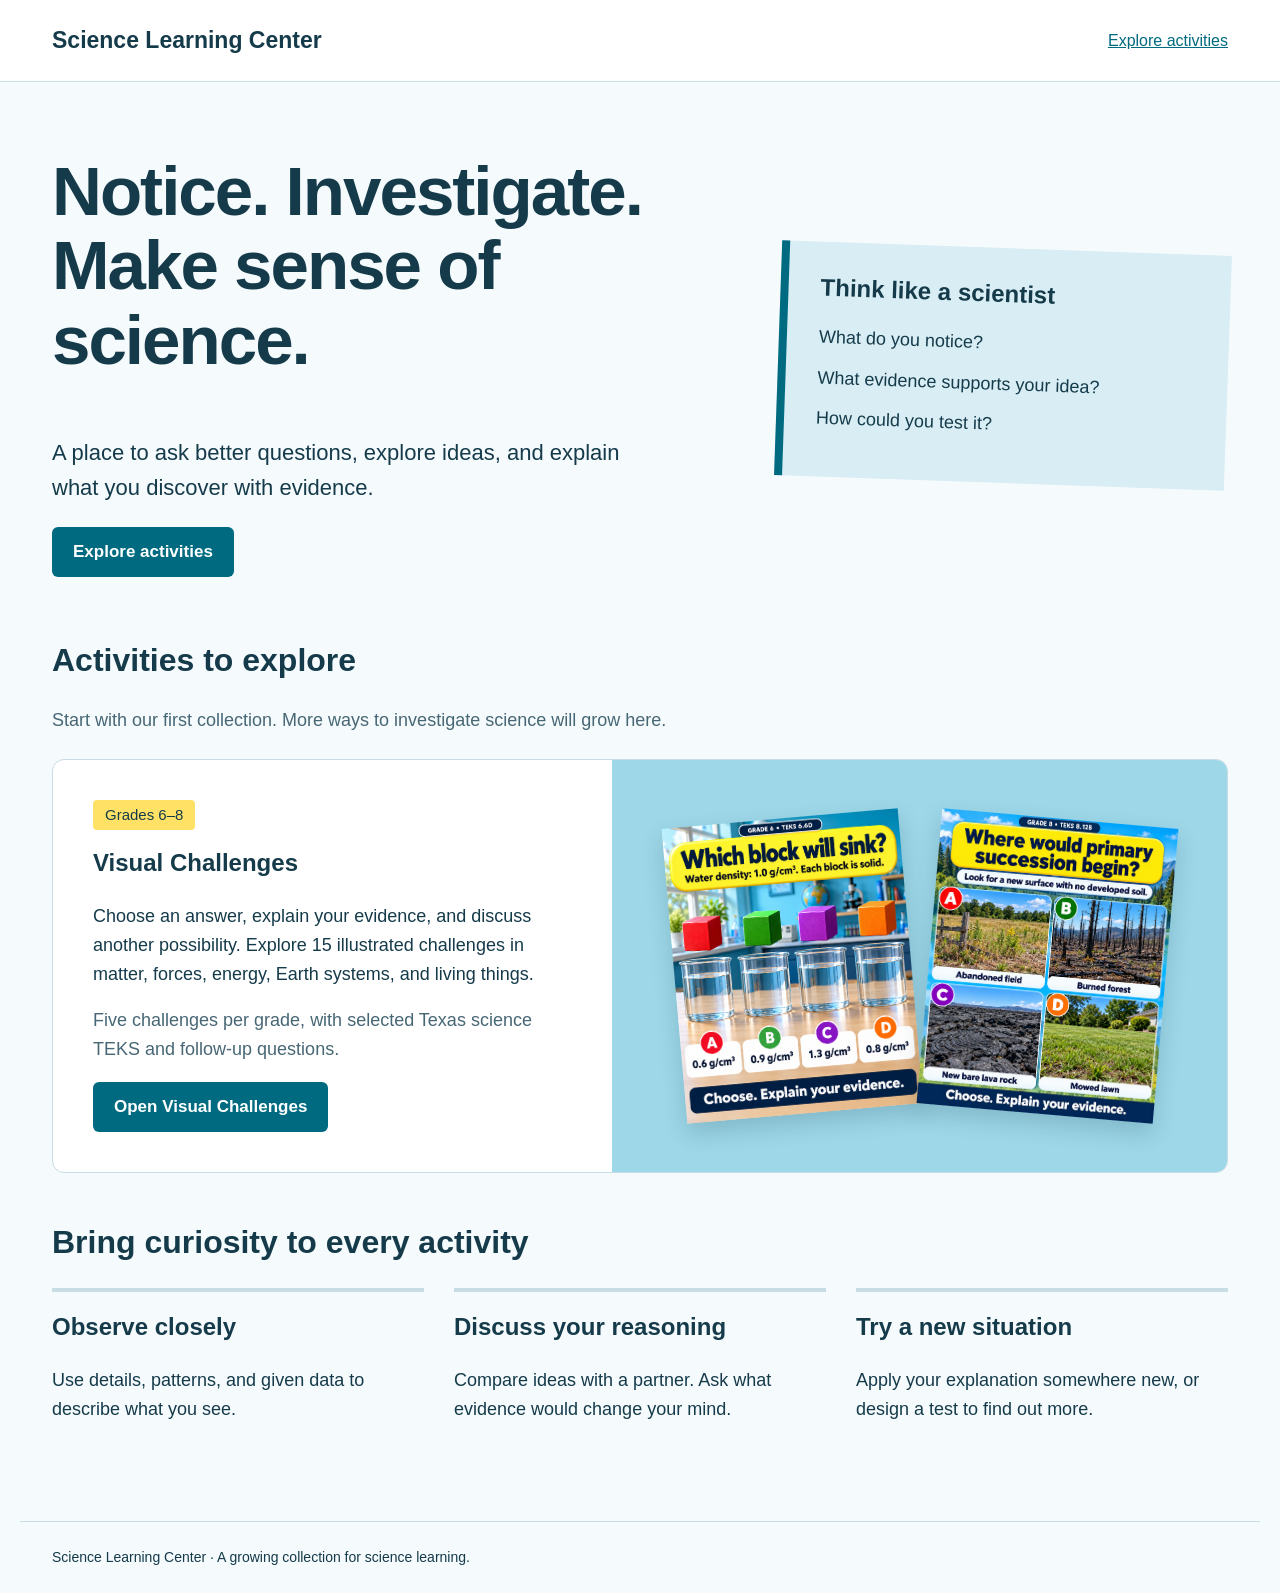
==== index.html @ d92b14d0 "Build Science Learning Center with first visual challenges activity" ====
<!doctype html><html lang="en"><head><meta charset="utf-8"><meta name="viewport" content="width=device-width, initial-scale=1"><title>Science Learning Center</title><meta name="description" content="A growing collection of science activities for observing, investigating, and explaining with evidence."><link rel="stylesheet" href="style.css"><link rel="icon" type="image/svg+xml" href="data:image/svg+xml,%3Csvg%20xmlns%3D%22http%3A//www.w3.org/2000/svg%22%20viewBox%3D%220%200%2032%2032%22%3E%3Crect%20width%3D%2232%22%20height%3D%2232%22%20rx%3D%227%22%20fill%3D%22%23006b80%22/%3E%3Ctext%20x%3D%2216%22%20y%3D%2223%22%20text-anchor%3D%22middle%22%20font-family%3D%22Arial%22%20font-weight%3D%22bold%22%20font-size%3D%2222%22%20fill%3D%22%23ffe265%22%3ES%3C/text%3E%3C/svg%3E"></head><body><header><nav aria-label="Main navigation"><a class="brand" href="index.html">Science Learning Center</a><a href="#activities">Explore activities</a></nav></header><main><section class="hero"><div><h1>Notice. Investigate.<br>Make sense of science.</h1><p>A place to ask better questions, explore ideas, and explain what you discover with evidence.</p><a class="button" href="#activities">Explore activities</a></div><aside class="fieldnotes"><h2>Think like a scientist</h2><p>What do you notice?</p><p>What evidence supports your idea?</p><p>How could you test it?</p></aside></section><section id="activities"><h2>Activities to explore</h2><p class="muted">Start with our first collection. More ways to investigate science will grow here.</p><article class="collection"><div class="copy"><span class="tag">Grades 6–8</span><h3>Visual Challenges</h3><p>Choose an answer, explain your evidence, and discuss another possibility. Explore 15 illustrated challenges in matter, forces, energy, Earth systems, and living things.</p><p class="muted">Five challenges per grade, with selected Texas science TEKS and follow-up questions.</p><a class="button" href="activities/visual-challenges/index.html">Open Visual Challenges</a></div><a class="preview" href="activities/visual-challenges/index.html" aria-label="Open Visual Challenges"><img src="activities/visual-challenges/Grade-6/01-density.png" alt="Density challenge poster with four solid blocks above water." width="1122" height="1402"><img src="activities/visual-challenges/Grade-8/05-primary-succession.png" alt="Primary succession challenge with four different landscapes." width="1122" height="1402"></a></article></section><section><h2>Bring curiosity to every activity</h2><div class="directions"><article><h3>Observe closely</h3><p>Use details, patterns, and given data to describe what you see.</p></article><article><h3>Discuss your reasoning</h3><p>Compare ideas with a partner. Ask what evidence would change your mind.</p></article><article><h3>Try a new situation</h3><p>Apply your explanation somewhere new, or design a test to find out more.</p></article></div></section></main><footer>Science Learning Center · A growing collection for science learning.</footer></body></html>
---- style.css ----
:root{--ink:#153b4b;--blue:#006b80;--paper:#f5fafc;--yellow:#ffe265;--line:#c7dce3}*{box-sizing:border-box}body{margin:0;color:var(--ink);background:var(--paper);font:18px/1.6 'Trebuchet MS',Arial,sans-serif}a{color:var(--blue)}header{background:#fff;border-bottom:1px solid var(--line)}nav{max-width:1240px;margin:auto;padding:22px 32px;display:flex;align-items:center;justify-content:space-between;gap:24px}.brand{font-weight:800;font-size:23px;text-decoration:none;color:var(--ink)}nav a{font-size:16px}main{max-width:1240px;margin:auto;padding:48px 32px 80px}h1,h2,h3,p{margin-top:0}h1{font-size:clamp(38px,5.4vw,70px);line-height:1.08;letter-spacing:-2px;max-width:800px}h2{font-size:32px;line-height:1.2}h3{font-size:24px;line-height:1.25}.hero{display:grid;grid-template-columns:1.5fr 1fr;gap:50px;padding:24px 0 64px;align-items:center}.hero p{max-width:620px;font-size:22px}.fieldnotes{background:#d8edf4;border-left:8px solid var(--blue);padding:32px;transform:rotate(2deg)}.fieldnotes h2{font-size:24px}.fieldnotes p{font-size:18px;margin:12px 0}.button,button{display:inline-block;border:0;background:var(--blue);color:white;text-decoration:none;font:700 17px/1.4 'Trebuchet MS',Arial,sans-serif;padding:13px 21px;border-radius:6px;cursor:pointer}.button.secondary,button.secondary{background:white;color:var(--ink);border:1px solid var(--line)}:focus-visible{outline:3px solid #bf4c00;outline-offset:4px}.collection{display:grid;grid-template-columns:1fr 1.1fr;background:white;border:1px solid var(--line);margin:24px 0 50px;overflow:hidden;border-radius:12px}.collection .copy{padding:40px}.preview{background:#9dd7e8;display:flex;gap:18px;padding:25px 32px;align-items:center;justify-content:center}.preview img{width:43%;box-shadow:0 10px 22px #153b4b30;transform:rotate(-5deg)}.preview img+img{transform:rotate(5deg)}.tag{display:inline-block;background:var(--yellow);padding:3px 12px;border-radius:4px;font-size:15px;margin-bottom:18px}.directions{display:grid;grid-template-columns:repeat(3,1fr);gap:30px}.directions article{border-top:4px solid var(--line);padding-top:20px}.muted{color:#476775}footer{border-top:1px solid var(--line);padding:24px 32px;font-size:14px;max-width:1240px;margin:auto}.toolbar{display:flex;gap:20px;align-items:center;flex-wrap:wrap;margin:25px 0}select,input,textarea{font:inherit;border:1px solid #7c9ba7;border-radius:5px;padding:9px;background:white;color:var(--ink)}textarea{width:100%;min-height:125px;resize:vertical}label{font-weight:700}select{margin-left:10px}.activity-heading h1{font-size:42px;letter-spacing:-1px}.workspace{display:grid;grid-template-columns:minmax(0,1.05fr) minmax(0,1fr);gap:36px;align-items:start}.poster{width:100%;display:block;border-radius:8px}.poster-links{display:flex;gap:24px;flex-wrap:wrap;font-size:16px;margin-top:12px}.response{background:white;border:1px solid var(--line);padding:30px;border-radius:10px}.response h2{font-size:26px}.options{border:0;padding:0;margin:20px 0}.options legend{font-weight:700;margin-bottom:10px}.choice{display:flex;align-items:center;gap:12px;border:1px solid var(--line);padding:12px;margin-bottom:10px;border-radius:5px;cursor:pointer;font-weight:400}.choice:has(input:checked){border:2px solid var(--blue);background:#e4f4f7;padding:11px}.choice input{width:20px;height:20px;flex-shrink:0}.feedback{background:#e4f4f7;border-left:5px solid var(--blue);padding:20px;margin-top:22px}.feedback h3{font-size:22px}.stepnav{display:flex;justify-content:space-between;gap:12px;margin-top:26px}.status{min-height:24px;font-size:16px;color:#8c3600}.teacher{margin-top:45px;border-top:1px solid var(--line);padding-top:25px}.teacher summary{cursor:pointer;font-weight:700}.teacher p{max-width:850px}.sr-only{position:absolute;width:1px;height:1px;padding:0;margin:-1px;overflow:hidden;clip:rect(0,0,0,0);white-space:nowrap;border:0}[hidden]{display:none!important}@media(max-width:800px){nav{padding:18px 20px;align-items:flex-start}.brand{font-size:19px}main{padding:30px 20px 50px}.hero,.collection,.workspace{grid-template-columns:1fr;gap:25px}.hero{padding-bottom:35px}.fieldnotes{transform:none}.collection .copy{padding:25px}.directions{grid-template-columns:1fr;gap:15px}.response{padding:22px}.activity-heading h1{font-size:34px}.toolbar{gap:12px}.toolbar label{display:block;width:100%}select{max-width:100%;margin:5px 0 0;display:block;width:100%}.hero p{font-size:19px}}@media print{header,footer,.toolbar,.stepnav,.poster-links,.teacher,.button,button{display:none}.workspace{display:block}.poster{max-height:90vh;object-fit:contain}.response{break-before:page}.feedback[hidden]{display:none}}
.preview img{height:auto;min-width:0}button:disabled{opacity:.45;cursor:default}
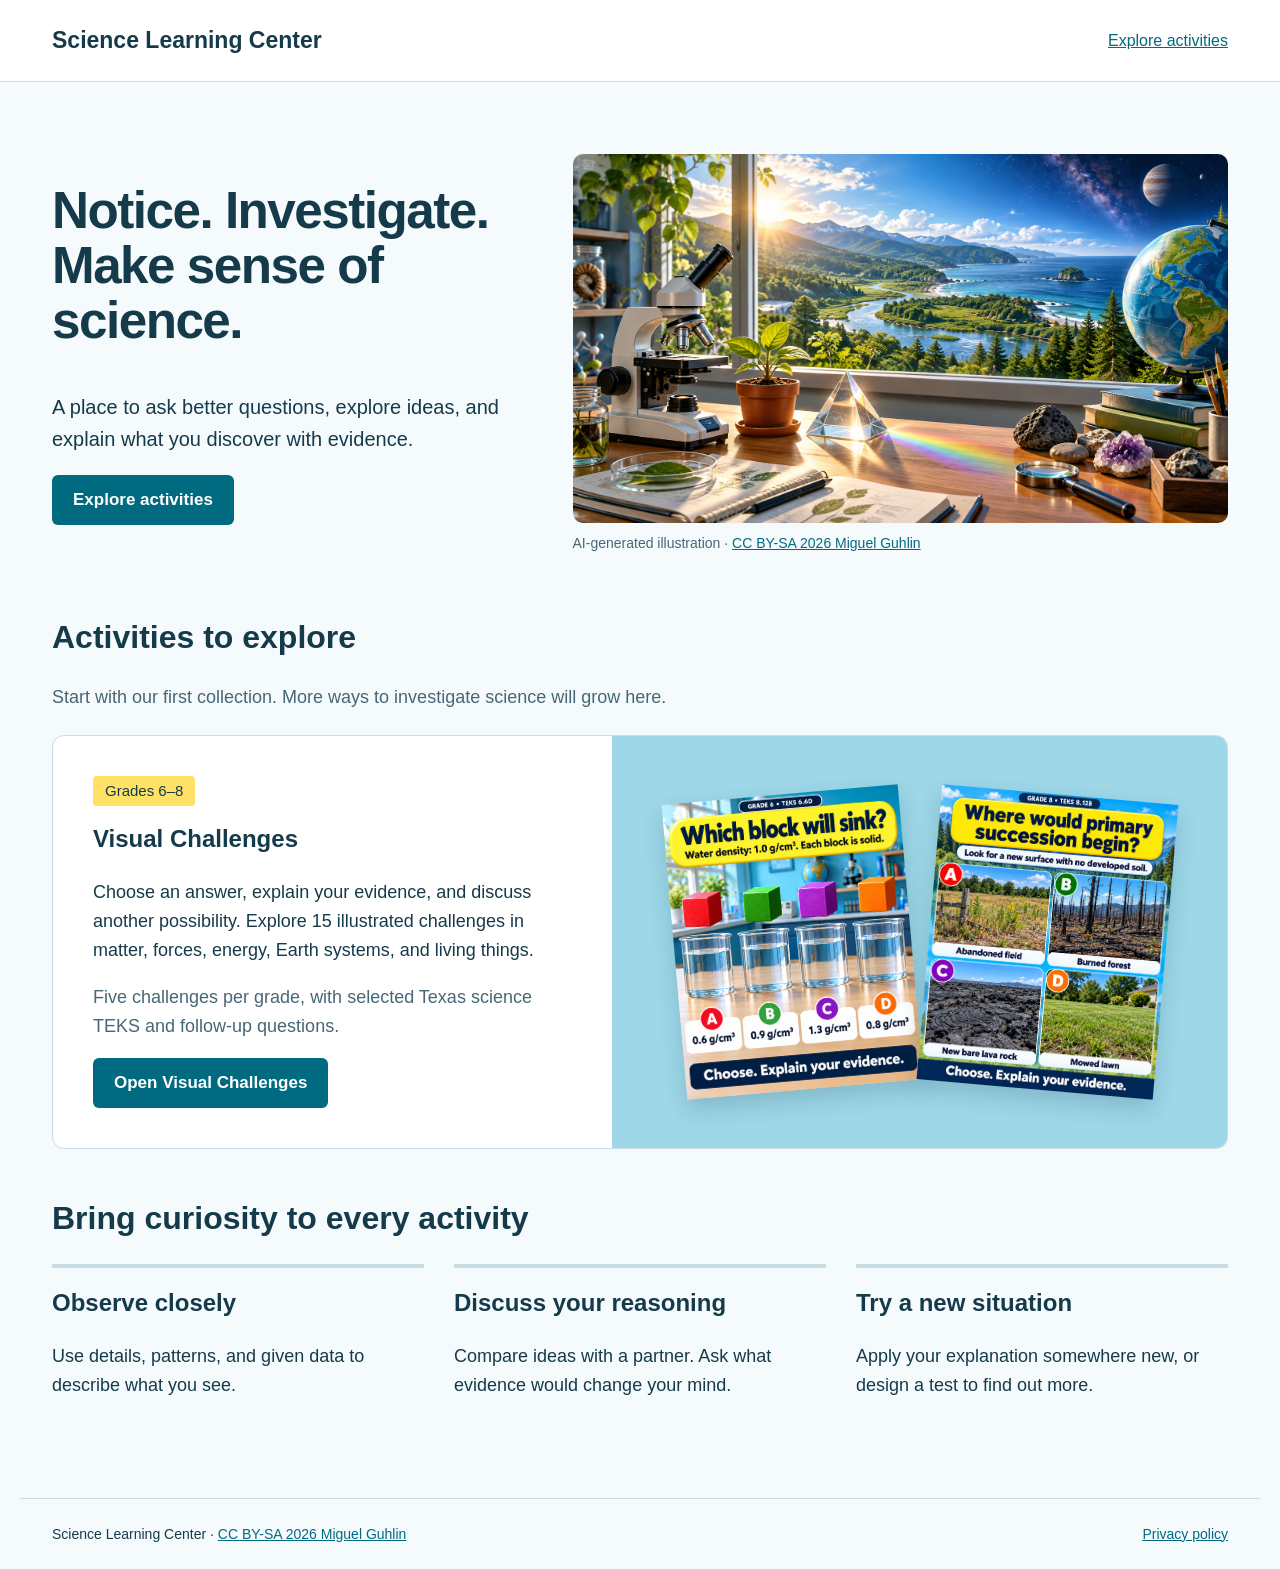
==== commit 0659a3f3: "Add SLC hero artwork, privacy policy, and CC BY-SA attribution" ====
--- a/index.html
+++ b/index.html
@@ -1 +1 @@
-<!doctype html><html lang="en"><head><meta charset="utf-8"><meta name="viewport" content="width=device-width, initial-scale=1"><title>Science Learning Center</title><meta name="description" content="A growing collection of science activities for observing, investigating, and explaining with evidence."><link rel="stylesheet" href="style.css"><link rel="icon" type="image/svg+xml" href="data:image/svg+xml,%3Csvg%20xmlns%3D%22http%3A//www.w3.org/2000/svg%22%20viewBox%3D%220%200%2032%2032%22%3E%3Crect%20width%3D%2232%22%20height%3D%2232%22%20rx%3D%227%22%20fill%3D%22%23006b80%22/%3E%3Ctext%20x%3D%2216%22%20y%3D%2223%22%20text-anchor%3D%22middle%22%20font-family%3D%22Arial%22%20font-weight%3D%22bold%22%20font-size%3D%2222%22%20fill%3D%22%23ffe265%22%3ES%3C/text%3E%3C/svg%3E"></head><body><header><nav aria-label="Main navigation"><a class="brand" href="index.html">Science Learning Center</a><a href="#activities">Explore activities</a></nav></header><main><section class="hero"><div><h1>Notice. Investigate.<br>Make sense of science.</h1><p>A place to ask better questions, explore ideas, and explain what you discover with evidence.</p><a class="button" href="#activities">Explore activities</a></div><aside class="fieldnotes"><h2>Think like a scientist</h2><p>What do you notice?</p><p>What evidence supports your idea?</p><p>How could you test it?</p></aside></section><section id="activities"><h2>Activities to explore</h2><p class="muted">Start with our first collection. More ways to investigate science will grow here.</p><article class="collection"><div class="copy"><span class="tag">Grades 6–8</span><h3>Visual Challenges</h3><p>Choose an answer, explain your evidence, and discuss another possibility. Explore 15 illustrated challenges in matter, forces, energy, Earth systems, and living things.</p><p class="muted">Five challenges per grade, with selected Texas science TEKS and follow-up questions.</p><a class="button" href="activities/visual-challenges/index.html">Open Visual Challenges</a></div><a class="preview" href="activities/visual-challenges/index.html" aria-label="Open Visual Challenges"><img src="activities/visual-challenges/Grade-6/01-density.png" alt="Density challenge poster with four solid blocks above water." width="1122" height="1402"><img src="activities/visual-challenges/Grade-8/05-primary-succession.png" alt="Primary succession challenge with four different landscapes." width="1122" height="1402"></a></article></section><section><h2>Bring curiosity to every activity</h2><div class="directions"><article><h3>Observe closely</h3><p>Use details, patterns, and given data to describe what you see.</p></article><article><h3>Discuss your reasoning</h3><p>Compare ideas with a partner. Ask what evidence would change your mind.</p></article><article><h3>Try a new situation</h3><p>Apply your explanation somewhere new, or design a test to find out more.</p></article></div></section></main><footer>Science Learning Center · A growing collection for science learning.</footer></body></html>
+<!doctype html><html lang="en"><head><meta charset="utf-8"><meta name="viewport" content="width=device-width, initial-scale=1"><title>Science Learning Center</title><meta name="description" content="A growing collection of science activities for observing, investigating, and explaining with evidence."><link rel="stylesheet" href="style.css"><link rel="icon" type="image/svg+xml" href="data:image/svg+xml,%3Csvg%20xmlns%3D%22http%3A//www.w3.org/2000/svg%22%20viewBox%3D%220%200%2032%2032%22%3E%3Crect%20width%3D%2232%22%20height%3D%2232%22%20rx%3D%227%22%20fill%3D%22%23006b80%22/%3E%3Ctext%20x%3D%2216%22%20y%3D%2223%22%20text-anchor%3D%22middle%22%20font-family%3D%22Arial%22%20font-weight%3D%22bold%22%20font-size%3D%2222%22%20fill%3D%22%23ffe265%22%3ES%3C/text%3E%3C/svg%3E"></head><body><header><nav aria-label="Main navigation"><a class="brand" href="index.html">Science Learning Center</a><a href="#activities">Explore activities</a></nav></header><main><section class="hero"><div><h1>Notice. Investigate.<br>Make sense of science.</h1><p>A place to ask better questions, explore ideas, and explain what you discover with evidence.</p><a class="button" href="#activities">Explore activities</a></div><figure class="hero-art"><img src="assets/hero/science-learning-center.png" width="1672" height="941" fetchpriority="high" alt="Illustrated science workbench with a microscope, seedling, prism, globe, and rocks overlooking a watershed, ocean, and starry sky."><figcaption>AI-generated illustration · <a href="license.html">CC BY-SA 2026 Miguel Guhlin</a></figcaption></figure></section><section id="activities"><h2>Activities to explore</h2><p class="muted">Start with our first collection. More ways to investigate science will grow here.</p><article class="collection"><div class="copy"><span class="tag">Grades 6–8</span><h3>Visual Challenges</h3><p>Choose an answer, explain your evidence, and discuss another possibility. Explore 15 illustrated challenges in matter, forces, energy, Earth systems, and living things.</p><p class="muted">Five challenges per grade, with selected Texas science TEKS and follow-up questions.</p><a class="button" href="activities/visual-challenges/index.html">Open Visual Challenges</a></div><a class="preview" href="activities/visual-challenges/index.html" aria-label="Open Visual Challenges"><img src="activities/visual-challenges/Grade-6/01-density.png" alt="Density challenge poster with four solid blocks above water." width="1122" height="1402"><img src="activities/visual-challenges/Grade-8/05-primary-succession.png" alt="Primary succession challenge with four different landscapes." width="1122" height="1402"></a></article></section><section><h2>Bring curiosity to every activity</h2><div class="directions"><article><h3>Observe closely</h3><p>Use details, patterns, and given data to describe what you see.</p></article><article><h3>Discuss your reasoning</h3><p>Compare ideas with a partner. Ask what evidence would change your mind.</p></article><article><h3>Try a new situation</h3><p>Apply your explanation somewhere new, or design a test to find out more.</p></article></div></section></main><footer><span>Science Learning Center · <a rel="license" href="license.html">CC BY-SA 2026 Miguel Guhlin</a></span><a href="privacy.html">Privacy policy</a></footer></body></html>
--- a/style.css
+++ b/style.css
@@ -1,2 +1,3 @@
 :root{--ink:#153b4b;--blue:#006b80;--paper:#f5fafc;--yellow:#ffe265;--line:#c7dce3}*{box-sizing:border-box}body{margin:0;color:var(--ink);background:var(--paper);font:18px/1.6 'Trebuchet MS',Arial,sans-serif}a{color:var(--blue)}header{background:#fff;border-bottom:1px solid var(--line)}nav{max-width:1240px;margin:auto;padding:22px 32px;display:flex;align-items:center;justify-content:space-between;gap:24px}.brand{font-weight:800;font-size:23px;text-decoration:none;color:var(--ink)}nav a{font-size:16px}main{max-width:1240px;margin:auto;padding:48px 32px 80px}h1,h2,h3,p{margin-top:0}h1{font-size:clamp(38px,5.4vw,70px);line-height:1.08;letter-spacing:-2px;max-width:800px}h2{font-size:32px;line-height:1.2}h3{font-size:24px;line-height:1.25}.hero{display:grid;grid-template-columns:1.5fr 1fr;gap:50px;padding:24px 0 64px;align-items:center}.hero p{max-width:620px;font-size:22px}.fieldnotes{background:#d8edf4;border-left:8px solid var(--blue);padding:32px;transform:rotate(2deg)}.fieldnotes h2{font-size:24px}.fieldnotes p{font-size:18px;margin:12px 0}.button,button{display:inline-block;border:0;background:var(--blue);color:white;text-decoration:none;font:700 17px/1.4 'Trebuchet MS',Arial,sans-serif;padding:13px 21px;border-radius:6px;cursor:pointer}.button.secondary,button.secondary{background:white;color:var(--ink);border:1px solid var(--line)}:focus-visible{outline:3px solid #bf4c00;outline-offset:4px}.collection{display:grid;grid-template-columns:1fr 1.1fr;background:white;border:1px solid var(--line);margin:24px 0 50px;overflow:hidden;border-radius:12px}.collection .copy{padding:40px}.preview{background:#9dd7e8;display:flex;gap:18px;padding:25px 32px;align-items:center;justify-content:center}.preview img{width:43%;box-shadow:0 10px 22px #153b4b30;transform:rotate(-5deg)}.preview img+img{transform:rotate(5deg)}.tag{display:inline-block;background:var(--yellow);padding:3px 12px;border-radius:4px;font-size:15px;margin-bottom:18px}.directions{display:grid;grid-template-columns:repeat(3,1fr);gap:30px}.directions article{border-top:4px solid var(--line);padding-top:20px}.muted{color:#476775}footer{border-top:1px solid var(--line);padding:24px 32px;font-size:14px;max-width:1240px;margin:auto}.toolbar{display:flex;gap:20px;align-items:center;flex-wrap:wrap;margin:25px 0}select,input,textarea{font:inherit;border:1px solid #7c9ba7;border-radius:5px;padding:9px;background:white;color:var(--ink)}textarea{width:100%;min-height:125px;resize:vertical}label{font-weight:700}select{margin-left:10px}.activity-heading h1{font-size:42px;letter-spacing:-1px}.workspace{display:grid;grid-template-columns:minmax(0,1.05fr) minmax(0,1fr);gap:36px;align-items:start}.poster{width:100%;display:block;border-radius:8px}.poster-links{display:flex;gap:24px;flex-wrap:wrap;font-size:16px;margin-top:12px}.response{background:white;border:1px solid var(--line);padding:30px;border-radius:10px}.response h2{font-size:26px}.options{border:0;padding:0;margin:20px 0}.options legend{font-weight:700;margin-bottom:10px}.choice{display:flex;align-items:center;gap:12px;border:1px solid var(--line);padding:12px;margin-bottom:10px;border-radius:5px;cursor:pointer;font-weight:400}.choice:has(input:checked){border:2px solid var(--blue);background:#e4f4f7;padding:11px}.choice input{width:20px;height:20px;flex-shrink:0}.feedback{background:#e4f4f7;border-left:5px solid var(--blue);padding:20px;margin-top:22px}.feedback h3{font-size:22px}.stepnav{display:flex;justify-content:space-between;gap:12px;margin-top:26px}.status{min-height:24px;font-size:16px;color:#8c3600}.teacher{margin-top:45px;border-top:1px solid var(--line);padding-top:25px}.teacher summary{cursor:pointer;font-weight:700}.teacher p{max-width:850px}.sr-only{position:absolute;width:1px;height:1px;padding:0;margin:-1px;overflow:hidden;clip:rect(0,0,0,0);white-space:nowrap;border:0}[hidden]{display:none!important}@media(max-width:800px){nav{padding:18px 20px;align-items:flex-start}.brand{font-size:19px}main{padding:30px 20px 50px}.hero,.collection,.workspace{grid-template-columns:1fr;gap:25px}.hero{padding-bottom:35px}.fieldnotes{transform:none}.collection .copy{padding:25px}.directions{grid-template-columns:1fr;gap:15px}.response{padding:22px}.activity-heading h1{font-size:34px}.toolbar{gap:12px}.toolbar label{display:block;width:100%}select{max-width:100%;margin:5px 0 0;display:block;width:100%}.hero p{font-size:19px}}@media print{header,footer,.toolbar,.stepnav,.poster-links,.teacher,.button,button{display:none}.workspace{display:block}.poster{max-height:90vh;object-fit:contain}.response{break-before:page}.feedback[hidden]{display:none}}
 .preview img{height:auto;min-width:0}button:disabled{opacity:.45;cursor:default}
+.hero{grid-template-columns:1fr 1.35fr;gap:35px}.hero h1{font-size:clamp(36px,4vw,54px);letter-spacing:-1.5px}.hero p{font-size:20px}.hero-art{margin:0;min-width:0}.hero-art img{display:block;width:100%;height:auto;border-radius:10px}.hero-art figcaption{font-size:14px;line-height:1.5;margin-top:10px;color:#476775}footer{display:flex;justify-content:space-between;flex-wrap:wrap;gap:15px}.policy{max-width:900px}.policy h1{font-size:clamp(36px,5vw,54px);letter-spacing:-1px}.policy h2{font-size:26px;margin-top:35px}.policy p,.policy li{max-width:75ch}.privacy-summary{background:#d8edf4;border-left:5px solid var(--blue);padding:22px 28px;margin:30px 0}.privacy-summary h2{margin-top:0}.privacy-summary ul{margin-bottom:0;padding-left:22px}.policy blockquote{margin:20px 0;padding:20px;border-left:5px solid var(--blue);background:#e4f4f7}@media(max-width:800px){.hero{grid-template-columns:1fr;gap:28px}.hero h1{font-size:42px}.hero p{font-size:19px}.privacy-summary{padding:18px 20px}}@media print{.hero-art figcaption{display:block}}
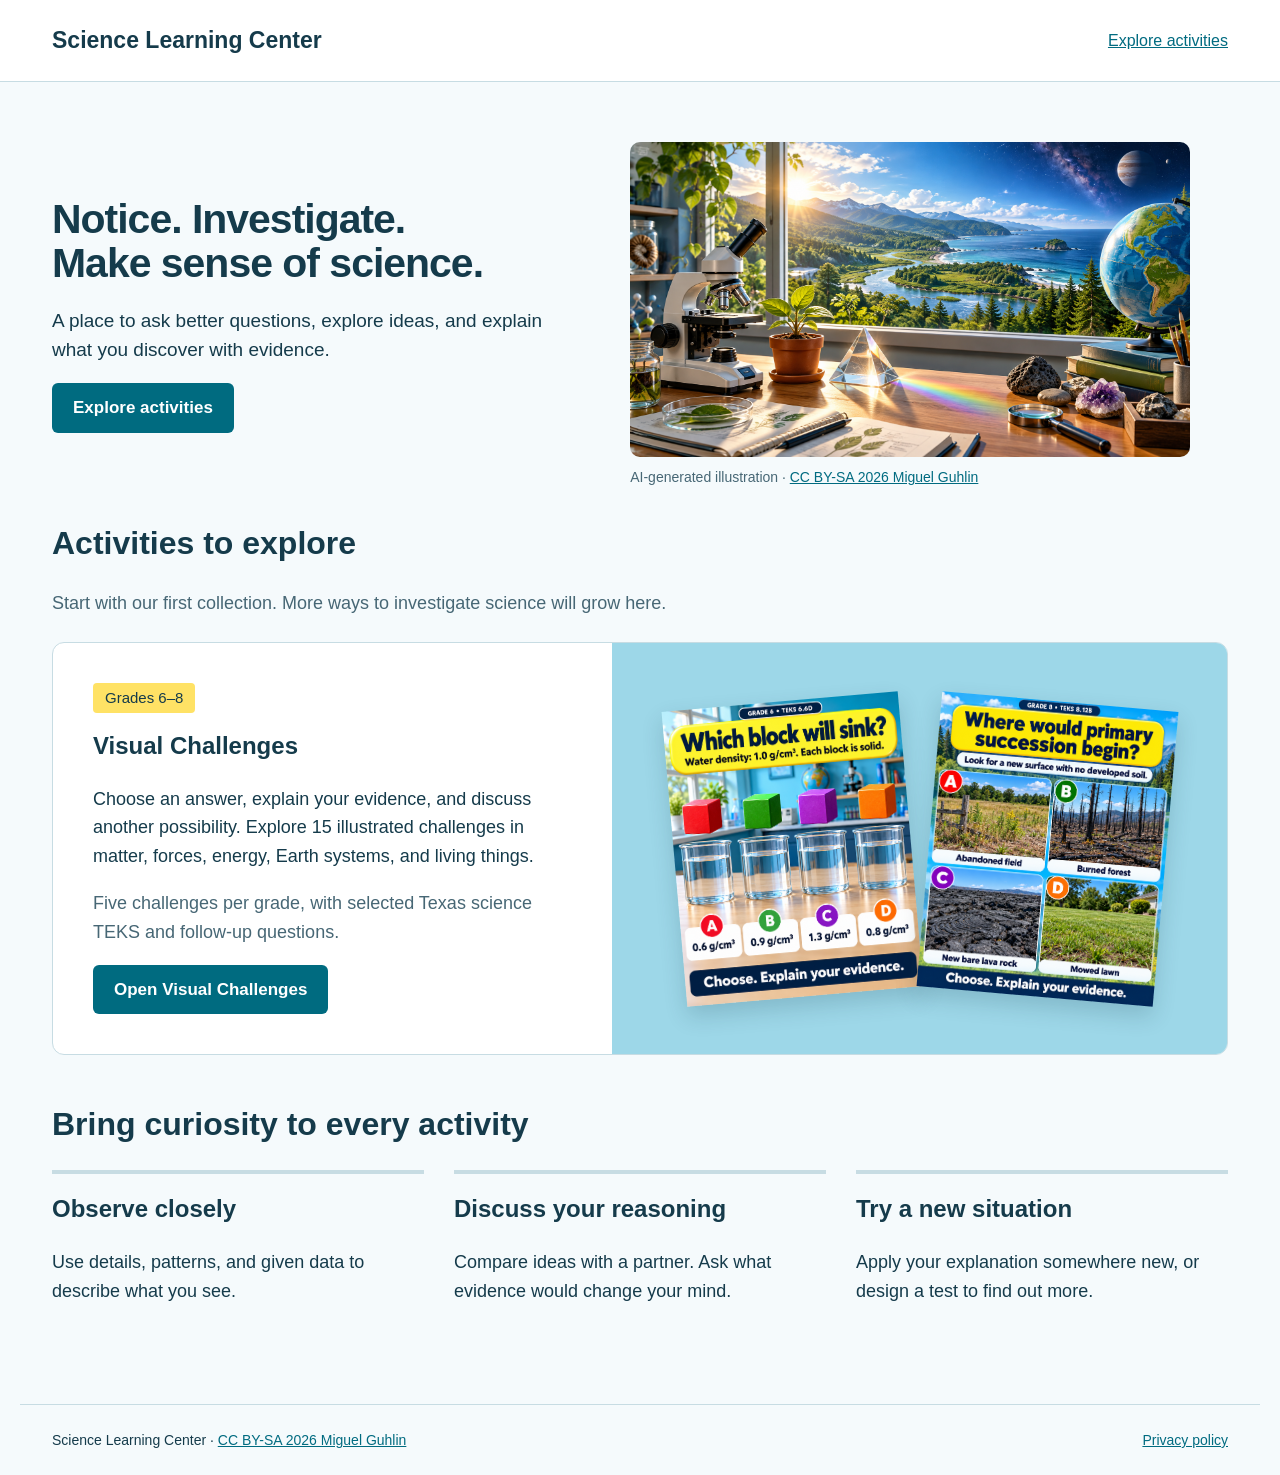
==== commit 616c1627: "Make SLC hero fit desktop and mobile viewports" ====
--- a/index.html
+++ b/index.html
@@ -1 +1 @@
-<!doctype html><html lang="en"><head><meta charset="utf-8"><meta name="viewport" content="width=device-width, initial-scale=1"><title>Science Learning Center</title><meta name="description" content="A growing collection of science activities for observing, investigating, and explaining with evidence."><link rel="stylesheet" href="style.css"><link rel="icon" type="image/svg+xml" href="data:image/svg+xml,%3Csvg%20xmlns%3D%22http%3A//www.w3.org/2000/svg%22%20viewBox%3D%220%200%2032%2032%22%3E%3Crect%20width%3D%2232%22%20height%3D%2232%22%20rx%3D%227%22%20fill%3D%22%23006b80%22/%3E%3Ctext%20x%3D%2216%22%20y%3D%2223%22%20text-anchor%3D%22middle%22%20font-family%3D%22Arial%22%20font-weight%3D%22bold%22%20font-size%3D%2222%22%20fill%3D%22%23ffe265%22%3ES%3C/text%3E%3C/svg%3E"></head><body><header><nav aria-label="Main navigation"><a class="brand" href="index.html">Science Learning Center</a><a href="#activities">Explore activities</a></nav></header><main><section class="hero"><div><h1>Notice. Investigate.<br>Make sense of science.</h1><p>A place to ask better questions, explore ideas, and explain what you discover with evidence.</p><a class="button" href="#activities">Explore activities</a></div><figure class="hero-art"><img src="assets/hero/science-learning-center.png" width="1672" height="941" fetchpriority="high" alt="Illustrated science workbench with a microscope, seedling, prism, globe, and rocks overlooking a watershed, ocean, and starry sky."><figcaption>AI-generated illustration · <a href="license.html">CC BY-SA 2026 Miguel Guhlin</a></figcaption></figure></section><section id="activities"><h2>Activities to explore</h2><p class="muted">Start with our first collection. More ways to investigate science will grow here.</p><article class="collection"><div class="copy"><span class="tag">Grades 6–8</span><h3>Visual Challenges</h3><p>Choose an answer, explain your evidence, and discuss another possibility. Explore 15 illustrated challenges in matter, forces, energy, Earth systems, and living things.</p><p class="muted">Five challenges per grade, with selected Texas science TEKS and follow-up questions.</p><a class="button" href="activities/visual-challenges/index.html">Open Visual Challenges</a></div><a class="preview" href="activities/visual-challenges/index.html" aria-label="Open Visual Challenges"><img src="activities/visual-challenges/Grade-6/01-density.png" alt="Density challenge poster with four solid blocks above water." width="1122" height="1402"><img src="activities/visual-challenges/Grade-8/05-primary-succession.png" alt="Primary succession challenge with four different landscapes." width="1122" height="1402"></a></article></section><section><h2>Bring curiosity to every activity</h2><div class="directions"><article><h3>Observe closely</h3><p>Use details, patterns, and given data to describe what you see.</p></article><article><h3>Discuss your reasoning</h3><p>Compare ideas with a partner. Ask what evidence would change your mind.</p></article><article><h3>Try a new situation</h3><p>Apply your explanation somewhere new, or design a test to find out more.</p></article></div></section></main><footer><span>Science Learning Center · <a rel="license" href="license.html">CC BY-SA 2026 Miguel Guhlin</a></span><a href="privacy.html">Privacy policy</a></footer></body></html>
+<!doctype html><html lang="en"><head><meta charset="utf-8"><meta name="viewport" content="width=device-width, initial-scale=1"><title>Science Learning Center</title><meta name="description" content="A growing collection of science activities for observing, investigating, and explaining with evidence."><link rel="stylesheet" href="style.css?v=20261003-compact-hero"><link rel="icon" type="image/svg+xml" href="data:image/svg+xml,%3Csvg%20xmlns%3D%22http%3A//www.w3.org/2000/svg%22%20viewBox%3D%220%200%2032%2032%22%3E%3Crect%20width%3D%2232%22%20height%3D%2232%22%20rx%3D%227%22%20fill%3D%22%23006b80%22/%3E%3Ctext%20x%3D%2216%22%20y%3D%2223%22%20text-anchor%3D%22middle%22%20font-family%3D%22Arial%22%20font-weight%3D%22bold%22%20font-size%3D%2222%22%20fill%3D%22%23ffe265%22%3ES%3C/text%3E%3C/svg%3E"></head><body><header><nav aria-label="Main navigation"><a class="brand" href="index.html">Science Learning Center</a><a href="#activities">Explore activities</a></nav></header><main><section class="hero"><div><h1>Notice. Investigate.<br>Make sense of science.</h1><p>A place to ask better questions, explore ideas, and explain what you discover with evidence.</p><a class="button" href="#activities">Explore activities</a></div><figure class="hero-art"><img src="assets/hero/science-learning-center.png" width="1672" height="941" fetchpriority="high" alt="Illustrated science workbench with a microscope, seedling, prism, globe, and rocks overlooking a watershed, ocean, and starry sky."><figcaption>AI-generated illustration · <a href="license.html">CC BY-SA 2026 Miguel Guhlin</a></figcaption></figure></section><section id="activities"><h2>Activities to explore</h2><p class="muted">Start with our first collection. More ways to investigate science will grow here.</p><article class="collection"><div class="copy"><span class="tag">Grades 6–8</span><h3>Visual Challenges</h3><p>Choose an answer, explain your evidence, and discuss another possibility. Explore 15 illustrated challenges in matter, forces, energy, Earth systems, and living things.</p><p class="muted">Five challenges per grade, with selected Texas science TEKS and follow-up questions.</p><a class="button" href="activities/visual-challenges/index.html">Open Visual Challenges</a></div><a class="preview" href="activities/visual-challenges/index.html" aria-label="Open Visual Challenges"><img src="activities/visual-challenges/Grade-6/01-density.png" alt="Density challenge poster with four solid blocks above water." width="1122" height="1402"><img src="activities/visual-challenges/Grade-8/05-primary-succession.png" alt="Primary succession challenge with four different landscapes." width="1122" height="1402"></a></article></section><section><h2>Bring curiosity to every activity</h2><div class="directions"><article><h3>Observe closely</h3><p>Use details, patterns, and given data to describe what you see.</p></article><article><h3>Discuss your reasoning</h3><p>Compare ideas with a partner. Ask what evidence would change your mind.</p></article><article><h3>Try a new situation</h3><p>Apply your explanation somewhere new, or design a test to find out more.</p></article></div></section></main><footer><span>Science Learning Center · <a rel="license" href="license.html">CC BY-SA 2026 Miguel Guhlin</a></span><a href="privacy.html">Privacy policy</a></footer></body></html>
--- a/style.css
+++ b/style.css
@@ -1,3 +1,3 @@
 :root{--ink:#153b4b;--blue:#006b80;--paper:#f5fafc;--yellow:#ffe265;--line:#c7dce3}*{box-sizing:border-box}body{margin:0;color:var(--ink);background:var(--paper);font:18px/1.6 'Trebuchet MS',Arial,sans-serif}a{color:var(--blue)}header{background:#fff;border-bottom:1px solid var(--line)}nav{max-width:1240px;margin:auto;padding:22px 32px;display:flex;align-items:center;justify-content:space-between;gap:24px}.brand{font-weight:800;font-size:23px;text-decoration:none;color:var(--ink)}nav a{font-size:16px}main{max-width:1240px;margin:auto;padding:48px 32px 80px}h1,h2,h3,p{margin-top:0}h1{font-size:clamp(38px,5.4vw,70px);line-height:1.08;letter-spacing:-2px;max-width:800px}h2{font-size:32px;line-height:1.2}h3{font-size:24px;line-height:1.25}.hero{display:grid;grid-template-columns:1.5fr 1fr;gap:50px;padding:24px 0 64px;align-items:center}.hero p{max-width:620px;font-size:22px}.fieldnotes{background:#d8edf4;border-left:8px solid var(--blue);padding:32px;transform:rotate(2deg)}.fieldnotes h2{font-size:24px}.fieldnotes p{font-size:18px;margin:12px 0}.button,button{display:inline-block;border:0;background:var(--blue);color:white;text-decoration:none;font:700 17px/1.4 'Trebuchet MS',Arial,sans-serif;padding:13px 21px;border-radius:6px;cursor:pointer}.button.secondary,button.secondary{background:white;color:var(--ink);border:1px solid var(--line)}:focus-visible{outline:3px solid #bf4c00;outline-offset:4px}.collection{display:grid;grid-template-columns:1fr 1.1fr;background:white;border:1px solid var(--line);margin:24px 0 50px;overflow:hidden;border-radius:12px}.collection .copy{padding:40px}.preview{background:#9dd7e8;display:flex;gap:18px;padding:25px 32px;align-items:center;justify-content:center}.preview img{width:43%;box-shadow:0 10px 22px #153b4b30;transform:rotate(-5deg)}.preview img+img{transform:rotate(5deg)}.tag{display:inline-block;background:var(--yellow);padding:3px 12px;border-radius:4px;font-size:15px;margin-bottom:18px}.directions{display:grid;grid-template-columns:repeat(3,1fr);gap:30px}.directions article{border-top:4px solid var(--line);padding-top:20px}.muted{color:#476775}footer{border-top:1px solid var(--line);padding:24px 32px;font-size:14px;max-width:1240px;margin:auto}.toolbar{display:flex;gap:20px;align-items:center;flex-wrap:wrap;margin:25px 0}select,input,textarea{font:inherit;border:1px solid #7c9ba7;border-radius:5px;padding:9px;background:white;color:var(--ink)}textarea{width:100%;min-height:125px;resize:vertical}label{font-weight:700}select{margin-left:10px}.activity-heading h1{font-size:42px;letter-spacing:-1px}.workspace{display:grid;grid-template-columns:minmax(0,1.05fr) minmax(0,1fr);gap:36px;align-items:start}.poster{width:100%;display:block;border-radius:8px}.poster-links{display:flex;gap:24px;flex-wrap:wrap;font-size:16px;margin-top:12px}.response{background:white;border:1px solid var(--line);padding:30px;border-radius:10px}.response h2{font-size:26px}.options{border:0;padding:0;margin:20px 0}.options legend{font-weight:700;margin-bottom:10px}.choice{display:flex;align-items:center;gap:12px;border:1px solid var(--line);padding:12px;margin-bottom:10px;border-radius:5px;cursor:pointer;font-weight:400}.choice:has(input:checked){border:2px solid var(--blue);background:#e4f4f7;padding:11px}.choice input{width:20px;height:20px;flex-shrink:0}.feedback{background:#e4f4f7;border-left:5px solid var(--blue);padding:20px;margin-top:22px}.feedback h3{font-size:22px}.stepnav{display:flex;justify-content:space-between;gap:12px;margin-top:26px}.status{min-height:24px;font-size:16px;color:#8c3600}.teacher{margin-top:45px;border-top:1px solid var(--line);padding-top:25px}.teacher summary{cursor:pointer;font-weight:700}.teacher p{max-width:850px}.sr-only{position:absolute;width:1px;height:1px;padding:0;margin:-1px;overflow:hidden;clip:rect(0,0,0,0);white-space:nowrap;border:0}[hidden]{display:none!important}@media(max-width:800px){nav{padding:18px 20px;align-items:flex-start}.brand{font-size:19px}main{padding:30px 20px 50px}.hero,.collection,.workspace{grid-template-columns:1fr;gap:25px}.hero{padding-bottom:35px}.fieldnotes{transform:none}.collection .copy{padding:25px}.directions{grid-template-columns:1fr;gap:15px}.response{padding:22px}.activity-heading h1{font-size:34px}.toolbar{gap:12px}.toolbar label{display:block;width:100%}select{max-width:100%;margin:5px 0 0;display:block;width:100%}.hero p{font-size:19px}}@media print{header,footer,.toolbar,.stepnav,.poster-links,.teacher,.button,button{display:none}.workspace{display:block}.poster{max-height:90vh;object-fit:contain}.response{break-before:page}.feedback[hidden]{display:none}}
 .preview img{height:auto;min-width:0}button:disabled{opacity:.45;cursor:default}
-.hero{grid-template-columns:1fr 1.35fr;gap:35px}.hero h1{font-size:clamp(36px,4vw,54px);letter-spacing:-1.5px}.hero p{font-size:20px}.hero-art{margin:0;min-width:0}.hero-art img{display:block;width:100%;height:auto;border-radius:10px}.hero-art figcaption{font-size:14px;line-height:1.5;margin-top:10px;color:#476775}footer{display:flex;justify-content:space-between;flex-wrap:wrap;gap:15px}.policy{max-width:900px}.policy h1{font-size:clamp(36px,5vw,54px);letter-spacing:-1px}.policy h2{font-size:26px;margin-top:35px}.policy p,.policy li{max-width:75ch}.privacy-summary{background:#d8edf4;border-left:5px solid var(--blue);padding:22px 28px;margin:30px 0}.privacy-summary h2{margin-top:0}.privacy-summary ul{margin-bottom:0;padding-left:22px}.policy blockquote{margin:20px 0;padding:20px;border-left:5px solid var(--blue);background:#e4f4f7}@media(max-width:800px){.hero{grid-template-columns:1fr;gap:28px}.hero h1{font-size:42px}.hero p{font-size:19px}.privacy-summary{padding:18px 20px}}@media print{.hero-art figcaption{display:block}}
+.hero{grid-template-columns:minmax(0,1fr) minmax(0,1.25fr);gap:32px;padding:12px 0 36px}.hero h1{font-size:clamp(32px,3.2vw,44px);letter-spacing:-1px;margin-bottom:22px}.hero p{font-size:19px;line-height:1.5}.hero-art{margin:0;min-width:0;width:100%;max-width:560px;justify-self:center}.hero-art img{display:block;width:100%;max-width:100%;height:auto;max-height:min(330px,40svh);object-fit:contain;border-radius:10px}.hero-art figcaption{font-size:14px;line-height:1.5;margin-top:10px;color:#476775}footer{display:flex;justify-content:space-between;flex-wrap:wrap;gap:15px}.policy{max-width:900px}.policy h1{font-size:clamp(36px,5vw,54px);letter-spacing:-1px}.policy h2{font-size:26px;margin-top:35px}.policy p,.policy li{max-width:75ch}.privacy-summary{background:#d8edf4;border-left:5px solid var(--blue);padding:22px 28px;margin:30px 0}.privacy-summary h2{margin-top:0}.privacy-summary ul{margin-bottom:0;padding-left:22px}.policy blockquote{margin:20px 0;padding:20px;border-left:5px solid var(--blue);background:#e4f4f7}@media(max-width:800px){.hero{grid-template-columns:minmax(0,1fr);gap:20px;padding-top:0;padding-bottom:28px}.hero h1{font-size:32px}.hero p{font-size:18px}.hero-art{max-width:480px}.privacy-summary{padding:18px 20px}}@media print{.hero-art figcaption{display:block}}
